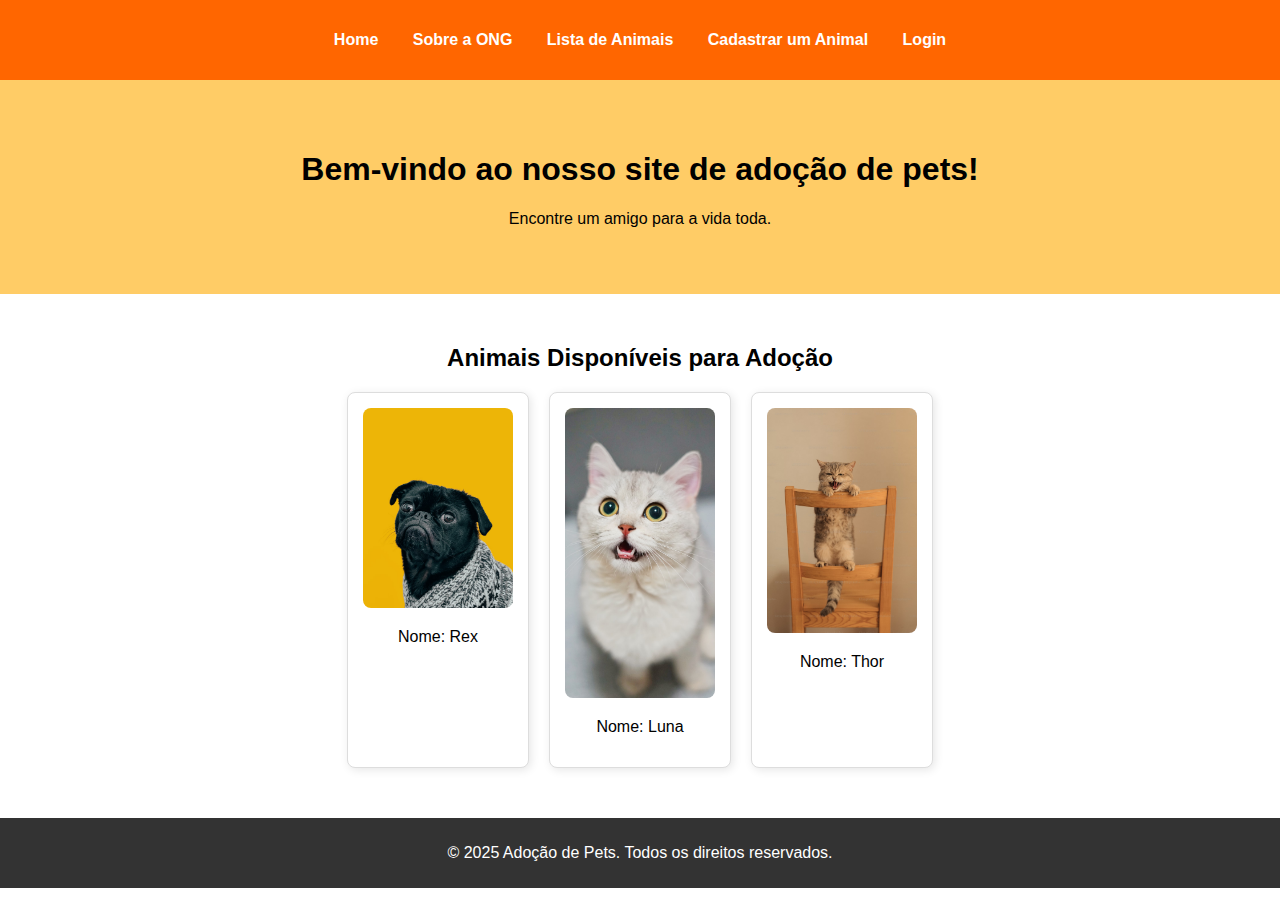
==== public/index.html @ 9dc1039d "Create base for page home and add  adding front end deployment settings" ====
<!DOCTYPE html>
<html lang="pt-br">
<head>
    <meta charset="UTF-8">
    <meta name="viewport" content="width=device-width, initial-scale=1.0">
    <title>Adoção de Pets</title>
    <link rel="stylesheet" href="./css/main.css">
</head>
<body>
    <!-- Navbar -->
    <nav class="navbar">
        <ul>
            <li><a href="#">Home</a></li>
            <li><a href="#">Sobre a ONG</a></li>
            <li><a href="#">Lista de Animais</a></li>
            <li><a href="#">Cadastrar um Animal</a></li>
            <li><a href="#">Login</a></li>
        </ul>
    </nav>

    <!-- Apresentação -->
    <header class="hero">
        <h1>Bem-vindo ao nosso site de adoção de pets!</h1>
        <p>Encontre um amigo para a vida toda.</p>
    </header>

    <!-- Destaque para alguns animais -->
    <section class="destaque-animais">
        <h2>Animais Disponíveis para Adoção</h2>
        <div class="animais-container">
            <div class="animal-card">
                <img src="./images/dog.jpeg" alt="Cachorro disponível para adoção">
                <p>Nome: Rex</p>
            </div>
            <div class="animal-card">
                <img src="./images/gato-branco.jpeg" alt="Gato disponível para adoção">
                <p>Nome: Luna</p>
            </div>
            <div class="animal-card">
                <img src="./images/gato-cadeira.jpeg" alt="Outro cachorro disponível">
                <p>Nome: Thor</p>
            </div>
        </div>
    </section>

    <!-- Footer -->
    <footer>
        <p>&copy; 2025 Adoção de Pets. Todos os direitos reservados.</p>
    </footer>
</body>
</html>
---- public/css/main.css ----
body {
    font-family: Arial, sans-serif;
    margin: 0;
    padding: 0;
    box-sizing: border-box;
}

/* Navbar */
.navbar {
    background: #ff6600;
    padding: 15px;
    text-align: center;
}

.navbar ul {
    list-style: none;
    padding: 0;
}

.navbar ul li {
    display: inline;
    margin: 0 15px;
}

.navbar ul li a {
    color: white;
    text-decoration: none;
    font-weight: bold;
}

/* Seção de Apresentação */
.hero {
    background: #ffcc66;
    text-align: center;
    padding: 50px 20px;
}

/* Destaque de Animais */
.destaque-animais {
    text-align: center;
    padding: 30px;
}

.animais-container {
    display: flex;
    justify-content: center;
    gap: 20px;
}

.animal-card {
    border: 1px solid #ddd;
    padding: 15px;
    border-radius: 8px;
    background: white;
    box-shadow: 2px 2px 10px rgba(0, 0, 0, 0.1);
}

.animal-card img {
    max-width: 150px;
    border-radius: 8px;
}

/* Rodapé */
footer {
    background: #333;
    color: white;
    text-align: center;
    padding: 10px;
    margin-top: 20px;
}
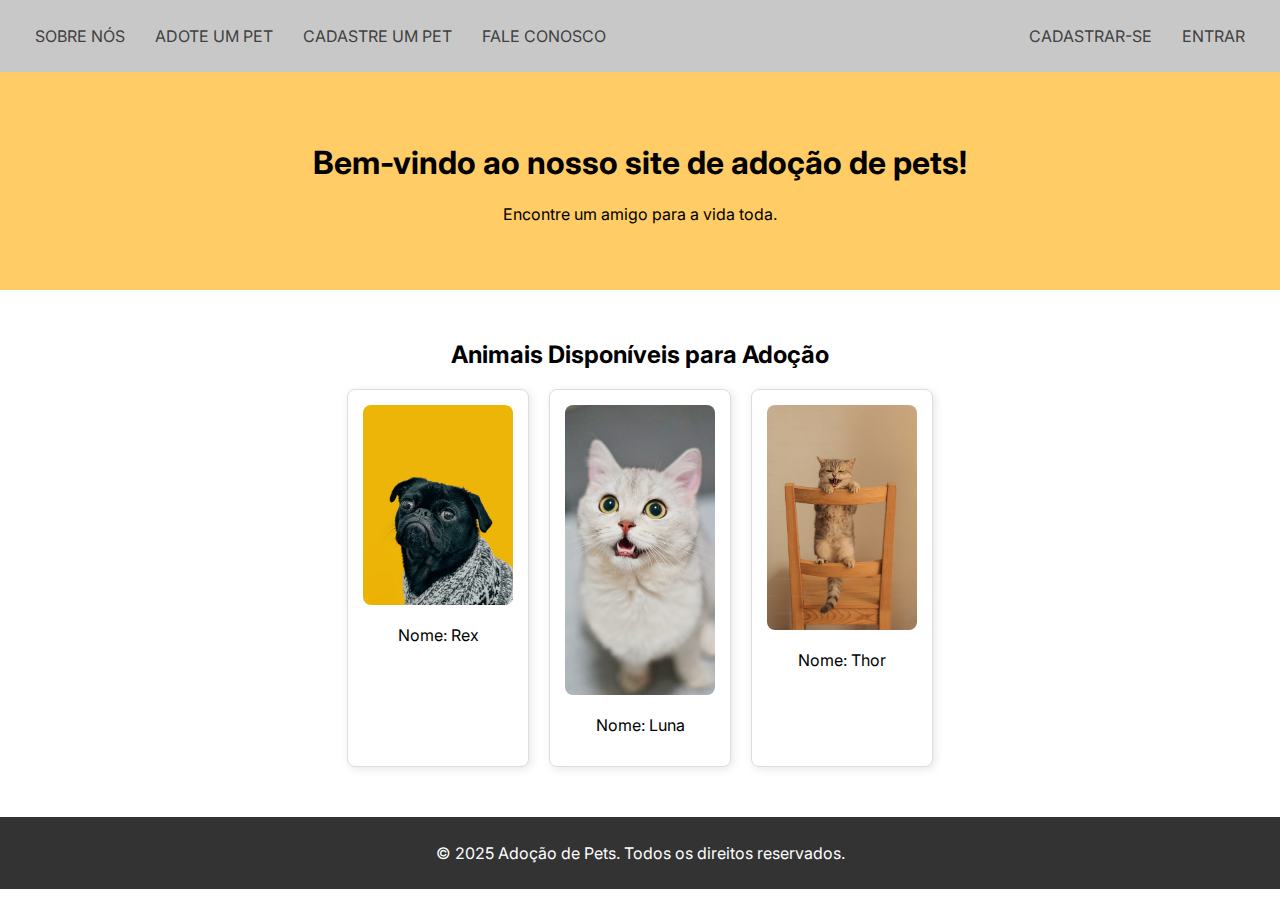
==== commit b35619ff: "Starting the login page" ====
--- a/public/index.html
+++ b/public/index.html
@@ -8,15 +8,7 @@
 </head>
 <body>
     <!-- Navbar -->
-    <nav class="navbar">
-        <ul>
-            <li><a href="#">Home</a></li>
-            <li><a href="#">Sobre a ONG</a></li>
-            <li><a href="#">Lista de Animais</a></li>
-            <li><a href="#">Cadastrar um Animal</a></li>
-            <li><a href="#">Login</a></li>
-        </ul>
-    </nav>
+     <div id="navbar-container"></div>
 
     <!-- Apresentação -->
     <header class="hero">
@@ -47,5 +39,7 @@
     <footer>
         <p>&copy; 2025 Adoção de Pets. Todos os direitos reservados.</p>
     </footer>
+
+    <script src="./components/navbar.js"></script>
 </body>
 </html>
--- a/public/css/main.css
+++ b/public/css/main.css
@@ -1,32 +1,48 @@
+@import url('https://fonts.googleapis.com/css2?family=Inter:ital,opsz,wght@0,14..32,100..900;1,14..32,100..900&family=Roboto:ital,wght@0,100;0,300;0,400;0,500;0,700;0,900;1,100;1,300;1,400;1,500;1,700;1,900&display=swap');
+
 body {
-    font-family: Arial, sans-serif;
+    font-family: 'Inter', sans-serif;   
     margin: 0;
     padding: 0;
     box-sizing: border-box;
 }
 
-/* Navbar */
 .navbar {
-    background: #ff6600;
-    padding: 15px;
-    text-align: center;
+    display: flex;
+    justify-content: space-between; 
+    align-items: center;
+    background-color: hsla(0, 0%, 72%, 0.773);
+    padding: 10px 20px;
 }
-
+  
 .navbar ul {
     list-style: none;
+    display: flex;
     padding: 0;
 }
-
-.navbar ul li {
-    display: inline;
+  
+.navbar ul:first-child {
+    margin-right: auto;
+}
+  
+.navbar ul:last-child {
+    margin-left: auto;
+}
+  
+.navbar li {
     margin: 0 15px;
 }
-
-.navbar ul li a {
-    color: white;
+  
+.navbar a {
     text-decoration: none;
-    font-weight: bold;
+    color: #404040;
+    font-size: 16px;
 }
+  
+.navbar a:hover {
+    text-decoration: underline;
+}
+  
 
 /* Seção de Apresentação */
 .hero {
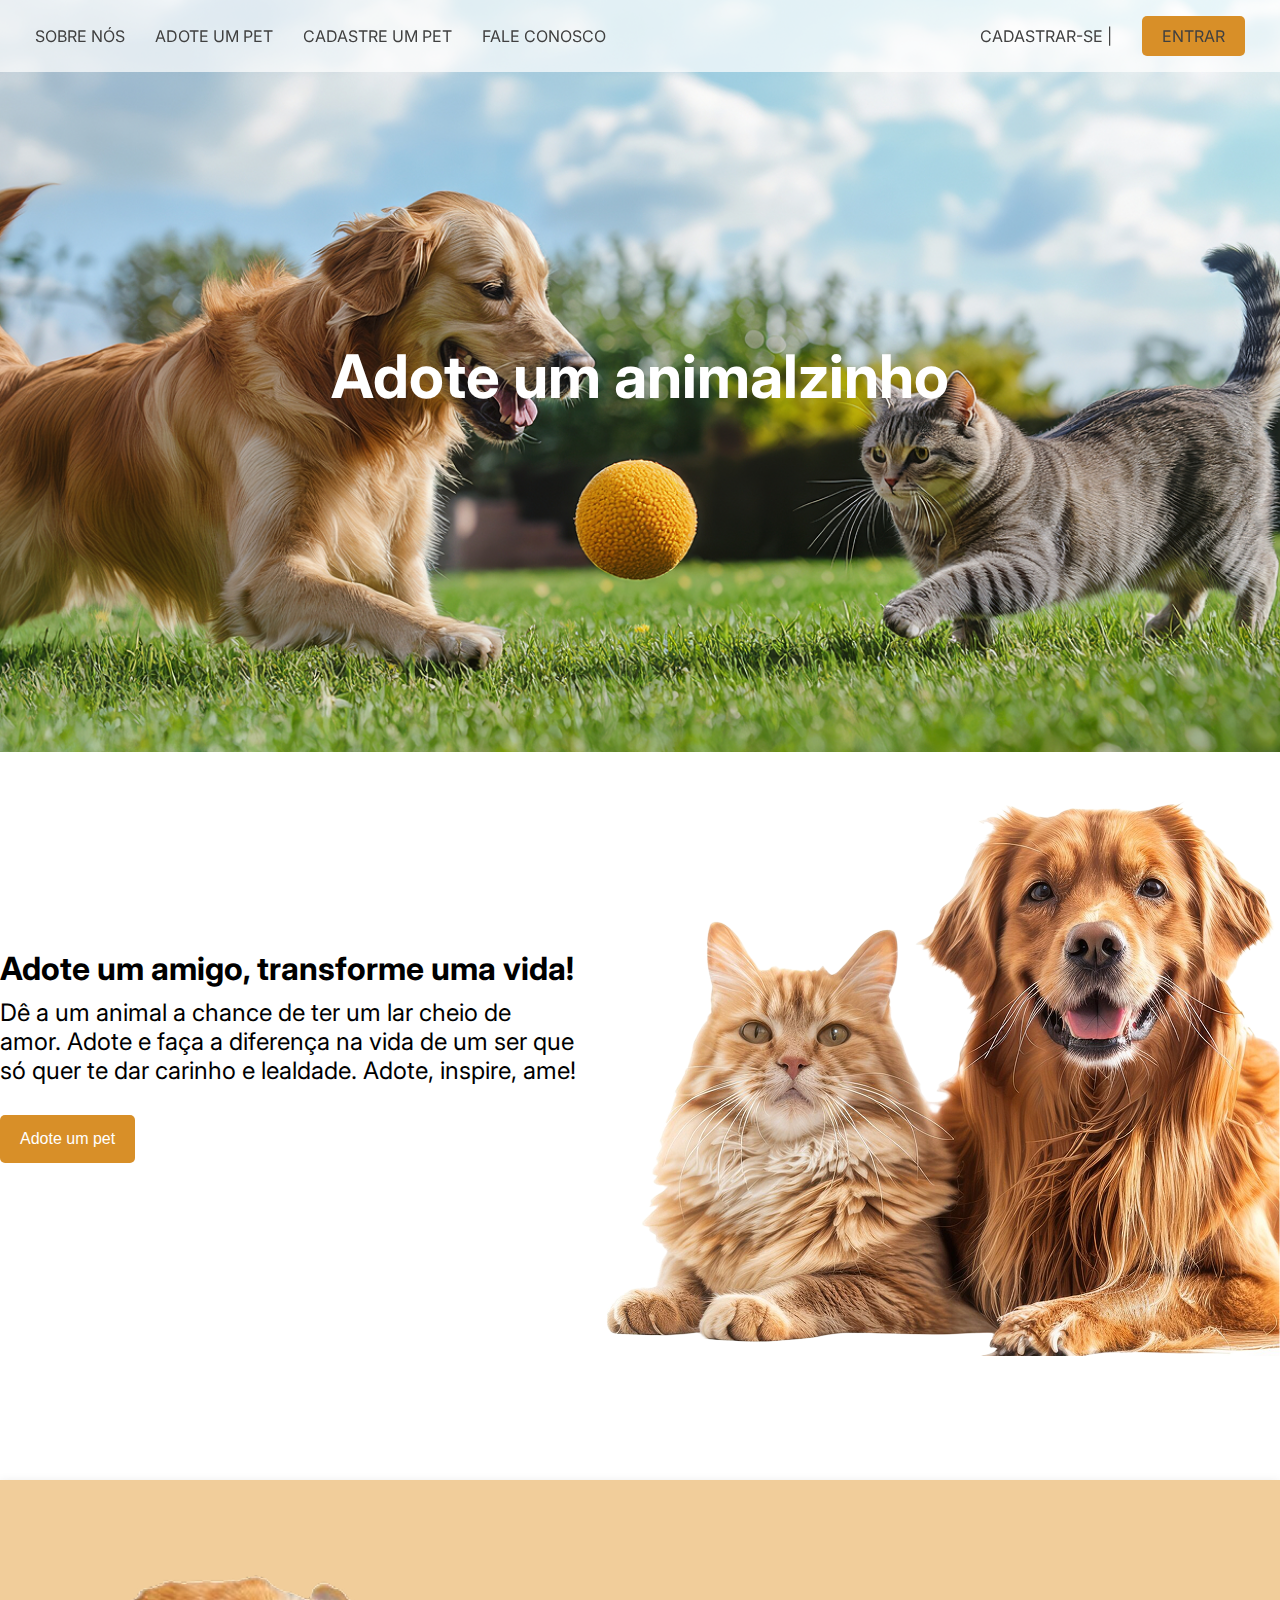
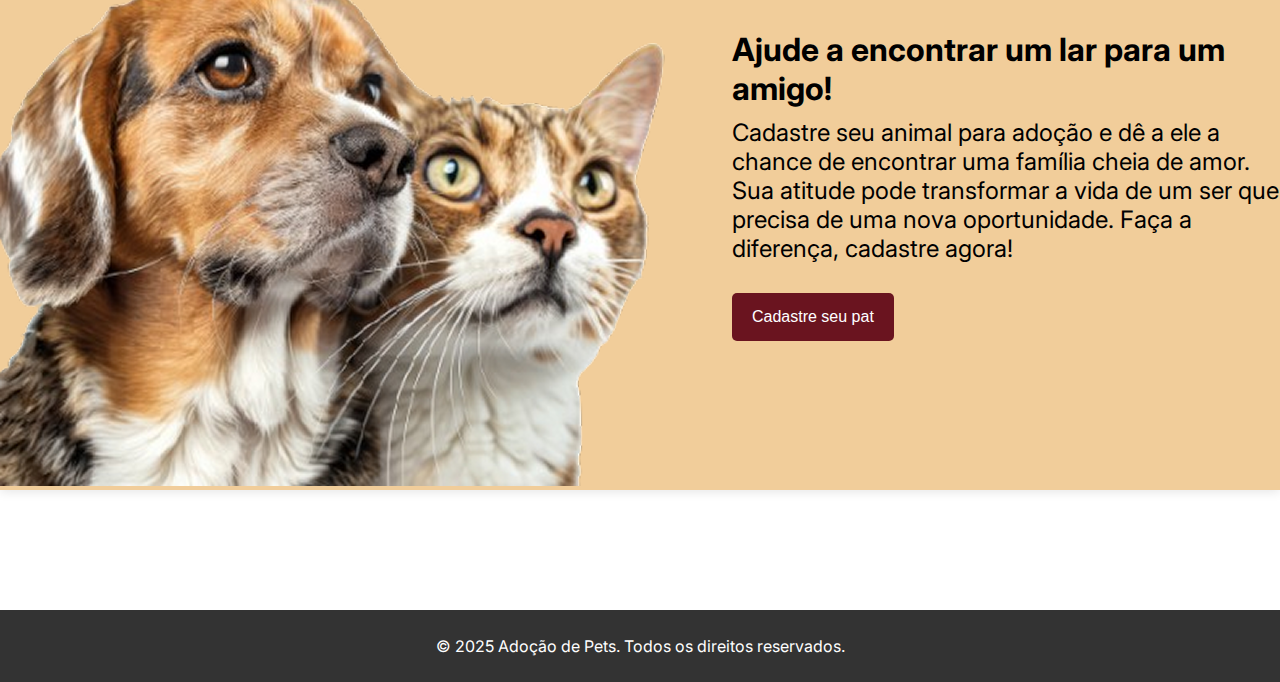
==== commit 2e4297c7: "Alterações na pagina inicial" ====
--- a/public/index.html
+++ b/public/index.html
@@ -12,27 +12,31 @@
 
     <!-- Apresentação -->
     <header class="hero">
-        <h1>Bem-vindo ao nosso site de adoção de pets!</h1>
-        <p>Encontre um amigo para a vida toda.</p>
+        <h1>Adote um animalzinho</h1>  
     </header>
 
-    <!-- Destaque para alguns animais -->
-    <section class="destaque-animais">
-        <h2>Animais Disponíveis para Adoção</h2>
+    <!-- texto descritivo sobre adoção de um pet -->
+    <section class="Adote">
+        <div class="texto-container">
+            <h2>Adote um amigo, transforme uma vida!</h2>
+            <p class="adote-text">Dê a um animal a chance de ter um lar cheio de amor. Adote e faça a diferença na vida de um ser que só quer te dar carinho e lealdade. Adote, inspire, ame!</p>
+            <button class="botao-adote">Adote um pet</button>
+        </div>
         <div class="animais-container">
-            <div class="animal-card">
-                <img src="./images/dog.jpeg" alt="Cachorro disponível para adoção">
-                <p>Nome: Rex</p>
-            </div>
-            <div class="animal-card">
-                <img src="./images/gato-branco.jpeg" alt="Gato disponível para adoção">
-                <p>Nome: Luna</p>
-            </div>
-            <div class="animal-card">
-                <img src="./images/gato-cadeira.jpeg" alt="Outro cachorro disponível">
-                <p>Nome: Thor</p>
-            </div>
+            <img class="dog-cat" src="./images/dog-cat.png" alt=" cachorro e gato felizes" />
         </div>
+    </section>
+
+    <section class="para-adocao">
+        <div class="animais-container-2">
+            <img src="./images/dog-cat-olhando.png" alt="cachorro e gato felizes" />
+        </div>
+        <div class="texto-container-2">
+            <h2>Ajude a encontrar um lar para um amigo!</h2>
+            <p class="adocao-text">Cadastre seu animal para adoção e dê a ele a chance de encontrar uma família cheia de amor. Sua atitude pode transformar a vida de um ser que precisa de uma nova oportunidade. Faça a diferença, cadastre agora!</p>
+            <button class="botao-cadatre-seu-pet">Cadastre seu pat</button>
+        </div>
+
     </section>
 
     <!-- Footer -->
--- a/public/css/main.css
+++ b/public/css/main.css
@@ -11,8 +11,13 @@
     display: flex;
     justify-content: space-between; 
     align-items: center;
-    background-color: hsla(0, 0%, 72%, 0.773);
+    background-color: rgba(255, 255, 255, 0.7);
     padding: 10px 20px;
+    position: fixed; 
+    top: 0; 
+    left: 0; 
+    right: 0;
+    z-index: 1000; 
 }
   
 .navbar ul {
@@ -41,17 +46,148 @@
   
 .navbar a:hover {
     text-decoration: underline;
-}
-  
+    color: #6A141F;
+}
+
+.botao-login{
+    background-color: #D88F28; 
+    color: white; 
+    padding: 10px 20px; 
+    border-radius: 5px; 
+    cursor: pointer; 
+    border: none; 
+    font-size: 16px; 
+    transition: background-color 0.3s; 
+}
+
+.botao-login:hover {
+    background-color: #C77A1E; 
+}
+
 
 /* Seção de Apresentação */
 .hero {
-    background: #ffcc66;
+    background-image: url("../images/Rectangle 24.png");
+    background-size: cover;         
+    background-position: center;    
+    background-repeat: no-repeat;
     text-align: center;
-    padding: 50px 20px;
-}
-
-/* Destaque de Animais */
+    font-size: 30px;
+    color: white;
+    padding: 300px 20px;
+}
+
+/*sesão 1 */
+.Adote {
+    display: flex; 
+    justify-content: space-between; 
+    align-items: center; 
+    padding: 0px; 
+    margin-bottom: 120px;
+    background-color: #ffffff; 
+}
+
+.texto-container {
+    display: flex; 
+    flex-direction: column; 
+    align-items: flex-start; 
+    text-align: left; 
+    margin: 0 auto; 
+    max-width: 600px; 
+}
+
+h2 {
+    font-size: 32px; 
+    margin: 0;
+}
+
+.adote-text {
+    font-size: 24px; 
+    margin: 10px 0; 
+}
+
+.botao-adote {
+    background-color: #D88F28; 
+    color: #fff; 
+    border: none; 
+    padding: 15px 20px; 
+    cursor: pointer; 
+    font-size: 16px; 
+    transition: background-color 0.3s; 
+    margin-top: 20px; 
+    border-radius: 5px; 
+}
+
+.botao-adote:hover {
+    background-color: #e6b800; 
+}
+
+.animais-container {
+    flex-shrink: 0; 
+}
+
+.animais-container img {
+    max-width: 100%; 
+    height: auto;
+}
+
+
+/* Sessão 2 */
+.para-adocao {
+    display: flex; 
+    justify-content: space-between; 
+    align-items: center;
+    padding: 0px; 
+    background-color: #F1CD9A; 
+    box-shadow: 0 2px 10px rgba(0, 0, 0, 0.1);
+    margin-bottom: 120px;
+}
+
+.animais-container-2 {
+    flex-shrink: 0; 
+}
+
+.animais-container-2 img {
+    max-width: 100%; 
+    height: auto; 
+}
+
+.texto-container-2 {
+    display: flex; 
+    flex-direction: column; 
+    align-items: flex-start; 
+    text-align: left; 
+    margin: 0 auto; 
+    max-width: 600px; 
+}
+
+h2 {
+    font-size: 32px; 
+    margin: 0; 
+}
+
+.adocao-text {
+    font-size: 24px; 
+    margin: 10px 0; 
+}
+
+.botao-cadatre-seu-pet {
+    background-color: #6A141F;
+    color: #fff; 
+    border: none; 
+    padding: 15px 20px; 
+    cursor: pointer; 
+    font-size: 16px; 
+    transition: background-color 0.3s; 
+    margin-top: 20px; 
+    border-radius: 5px; 
+}
+
+.botao-cadatre-seu-pet:hover {
+    background-color: #921a2aa4; 
+}
+
+/* Destaque de Animais 
 .destaque-animais {
     text-align: center;
     padding: 30px;
@@ -83,4 +219,4 @@
     text-align: center;
     padding: 10px;
     margin-top: 20px;
-}
+}